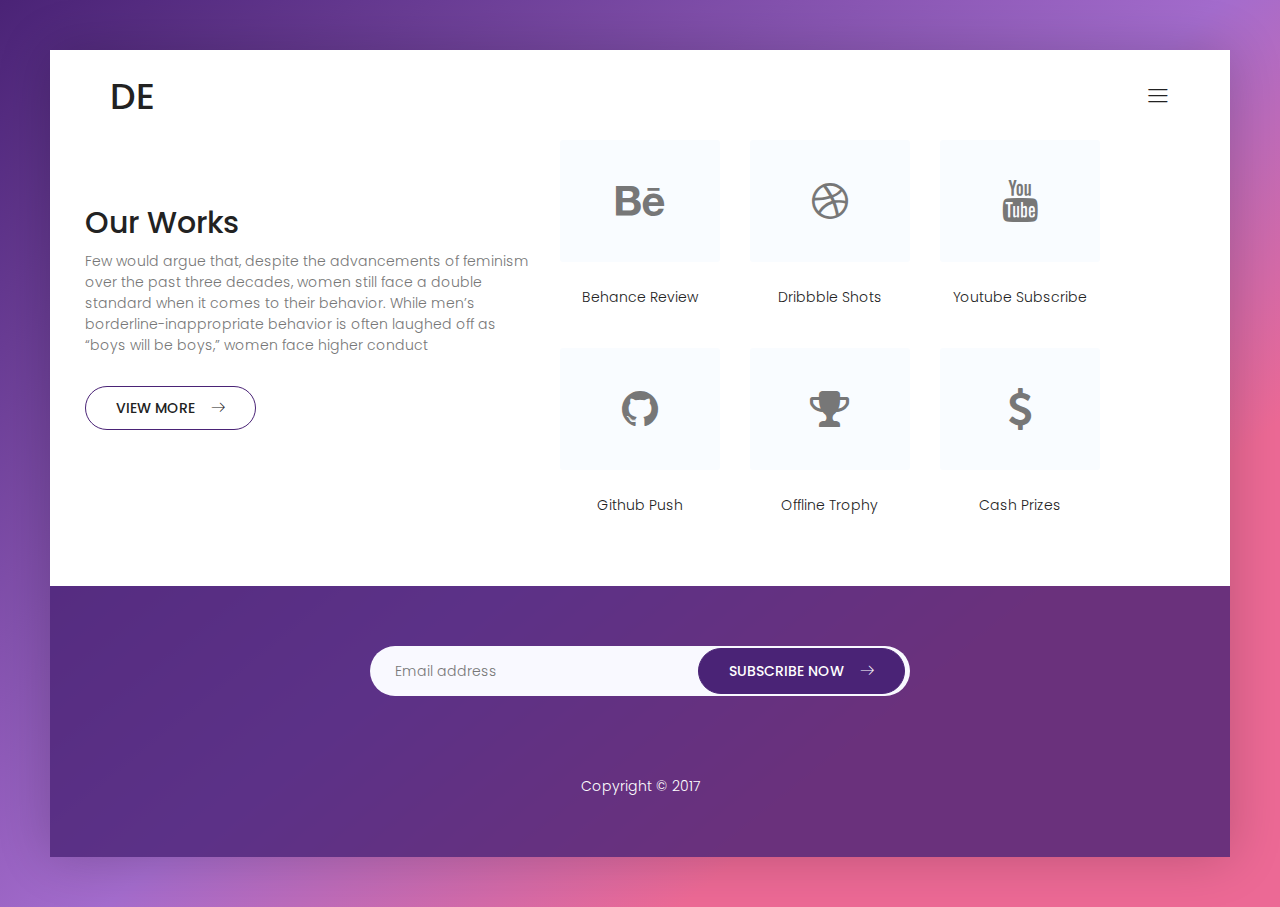
==== works.html @ 9bbc34eb "Update begining" ====
<!DOCTYPE html>
<html lang="zxx" class="no-js">
<head>
	<!-- Mobile Specific Meta -->
	<meta name="viewport" content="width=device-width, initial-scale=1, shrink-to-fit=no">
	<!-- Favicon-->
	<link rel="shortcut icon" href="img/fav.png">
	<!-- Author Meta -->
	<meta name="author" content="CodePixar">
	<!-- Meta Description -->
	<meta name="description" content="">
	<!-- Meta Keyword -->
	<meta name="keywords" content="">
	<!-- meta character set -->
	<meta charset="UTF-8">
	<!-- Site Title -->
	<title>Dup</title>

	<link href="https://fonts.googleapis.com/css?family=Poppins:100,300,500" rel="stylesheet">
		<!--
		CSS
		============================================= -->
		<link rel="stylesheet" href="css/linearicons.css">
		<link rel="stylesheet" href="css/owl.carousel.css">
		<link rel="stylesheet" href="css/font-awesome.min.css">
		<link rel="stylesheet" href="css/nice-select.css">
		<link rel="stylesheet" href="css/magnific-popup.css">
		<link rel="stylesheet" href="css/bootstrap.css">
		<link rel="stylesheet" href="css/main.css">
	</head>
	<body class="dup-body">
		<div class="dup-body-wrap">
			<!-- Start Header Area -->
			<header class="default-header">
				<div class="header-wrap">
					<div class="header-top d-flex justify-content-between align-items-center">
						<div class="logo">
							<a href="index.html"><h1>DE</h1></a>
						</div>
						<div class="main-menubar d-flex align-items-center">
							<nav class="hide">
								<a href="index.html">Home</a>
								<a href="works.html">Works</a>
							</nav>
							<div class="menu-bar"><span class="lnr lnr-menu"></span></div>
						</div>
					</div>
				</div>
			</header>
		<!-- End Header Area -->
		<!-- Start Achivement Area -->
		<section class="section-gap achivement-area">
			<div class="container">
				<div class="row align-items-center">
					<div class="col-lg-5">
						<div class="achivement-content">
							<h2>Our Works</h2>
							<p class="mb-30">Few would argue that, despite the advancements of feminism over the past three decades, women still face a double standard when it comes to their behavior. While men’s borderline-inappropriate behavior is often laughed off as “boys will be boys,” women face higher conduct </p>
							<a href="#" class="primary-btn">View More<span class="lnr lnr-arrow-right"></span></a>
						</div>
					</div>
					<div class="col-lg-6">
						<div class="total-achivement">
							<div class="row">
								<div class="col-md-4 col-sm-6">
									<div class="single-achivement">
										<a href="#" class="achivement-link">
											<i class="fa fa-behance"></i>
										</a>
										<h6><a href="#">Behance Review</a></h6>
									</div>
								</div>
								<div class="col-md-4 col-sm-6">
									<div class="single-achivement">
										<a href="#" class="achivement-link">
											<i class="fa fa-dribbble"></i>
										</a>
										<h6><a href="#">Dribbble Shots</a></h6>
									</div>
								</div>
								<div class="col-md-4 col-sm-6">
									<div class="single-achivement">
										<a href="#" class="achivement-link">
											<i class="fa fa-youtube"></i>
										</a>
										<h6><a href="#">Youtube Subscribe</a></h6>
									</div>
								</div>
								<div class="col-md-4 col-sm-6">
									<div class="single-achivement">
										<a href="#" class="achivement-link">
											<i class="fa fa-github"></i>
										</a>
										<h6><a href="#">Github Push</a></h6>
									</div>
								</div>
								<div class="col-md-4 col-sm-6">
									<div class="single-achivement">
										<a href="#" class="achivement-link">
											<i class="fa fa-trophy"></i>
										</a>
										<h6><a href="#">Offline Trophy</a></h6>
									</div>
								</div>
								<div class="col-md-4 col-sm-6">
									<div class="single-achivement">
										<a href="#" class="achivement-link">
											<i class="fa fa-usd"></i>
										</a>
										<h6><a href="#">Cash Prizes</a></h6>
									</div>
								</div>
							</div>
						</div>
					</div>
				</div>
			</div>
		</section>
		<!-- End Achivement Area -->

		

		<!-- Strat Footer Area -->
		<footer class="section-gap footer-widget-area">
			<div class="overlay overlay-bg"></div>
			<div class="container">
				<div class="subscription-area">
					<div class="row justify-content-center">
						<div class="col-lg-6">
							<div id="mc_embed_signup">
								<form target="_blank" novalidate class="subscription relative">
									<input type="email" name="EMAIL" placeholder="Email address" onfocus="this.placeholder = ''" onblur="this.placeholder = 'Email address'" required>
									<div style="position: absolute; left: -5000px;">
										<input type="text" name="b_36c4fd991d266f23781ded980_aefe40901a" tabindex="-1" value="">
									</div>
									<button class="primary-btn">Subscribe now<span class="lnr lnr-arrow-right"></span></button>
									<div class="info"></div>
								</form>
							</div>
						</div>
					</div>
				</div>
				
				<div class="footer-bottom justify-content-between align-items-center flex-wrap">
					<p class="footer-text m-0 text-center">Copyright &copy; 2017 </p>
				</div>
			</div>
		</footer>
		<!-- End Footer Area -->
		</div>

		<script src="js/vendor/jquery-2.2.4.min.js"></script>
		<script src="https://cdnjs.cloudflare.com/ajax/libs/popper.js/1.11.0/umd/popper.min.js" integrity="sha384-b/U6ypiBEHpOf/4+1nzFpr53nxSS+GLCkfwBdFNTxtclqqenISfwAzpKaMNFNmj4" crossorigin="anonymous"></script>
		<script src="js/vendor/bootstrap.min.js"></script>
		<script src="js/jquery.ajaxchimp.min.js"></script>
		<script src="js/owl.carousel.min.js"></script>
		<script src="js/jquery.nice-select.min.js"></script>
		<script src="js/jquery.magnific-popup.min.js"></script>
		<script src="js/main.js"></script>
	</body>
</html>
---- css/linearicons.css ----
@font-face {
	font-family: 'Linearicons-Free';
	src:url('../fonts/Linearicons-Free.eot?w118d');
	src:url('../fonts/Linearicons-Free.eot?#iefixw118d') format('embedded-opentype'),
		url('../fonts/Linearicons-Free.woff2?w118d') format('woff2'),
		url('../fonts/Linearicons-Free.woff?w118d') format('woff'),
		url('../fonts/Linearicons-Free.ttf?w118d') format('truetype'),
		url('../fonts/Linearicons-Free.svg?w118d#Linearicons-Free') format('svg');
	font-weight: normal;
	font-style: normal;
}

.lnr {
	font-family: 'Linearicons-Free';
	speak: none;
	font-style: normal;
	font-weight: normal;
	font-variant: normal;
	text-transform: none;
	line-height: 1;

	/* Better Font Rendering =========== */
	-webkit-font-smoothing: antialiased;
	-moz-osx-font-smoothing: grayscale;
}

.lnr-home:before {
	content: "\e800";
}
.lnr-apartment:before {
	content: "\e801";
}
.lnr-pencil:before {
	content: "\e802";
}
.lnr-magic-wand:before {
	content: "\e803";
}
.lnr-drop:before {
	content: "\e804";
}
.lnr-lighter:before {
	content: "\e805";
}
.lnr-poop:before {
	content: "\e806";
}
.lnr-sun:before {
	content: "\e807";
}
.lnr-moon:before {
	content: "\e808";
}
.lnr-cloud:before {
	content: "\e809";
}
.lnr-cloud-upload:before {
	content: "\e80a";
}
.lnr-cloud-download:before {
	content: "\e80b";
}
.lnr-cloud-sync:before {
	content: "\e80c";
}
.lnr-cloud-check:before {
	content: "\e80d";
}
.lnr-database:before {
	content: "\e80e";
}
.lnr-lock:before {
	content: "\e80f";
}
.lnr-cog:before {
	content: "\e810";
}
.lnr-trash:before {
	content: "\e811";
}
.lnr-dice:before {
	content: "\e812";
}
.lnr-heart:before {
	content: "\e813";
}
.lnr-star:before {
	content: "\e814";
}
.lnr-star-half:before {
	content: "\e815";
}
.lnr-star-empty:before {
	content: "\e816";
}
.lnr-flag:before {
	content: "\e817";
}
.lnr-envelope:before {
	content: "\e818";
}
.lnr-paperclip:before {
	content: "\e819";
}
.lnr-inbox:before {
	content: "\e81a";
}
.lnr-eye:before {
	content: "\e81b";
}
.lnr-printer:before {
	content: "\e81c";
}
.lnr-file-empty:before {
	content: "\e81d";
}
.lnr-file-add:before {
	content: "\e81e";
}
.lnr-enter:before {
	content: "\e81f";
}
.lnr-exit:before {
	content: "\e820";
}
.lnr-graduation-hat:before {
	content: "\e821";
}
.lnr-license:before {
	content: "\e822";
}
.lnr-music-note:before {
	content: "\e823";
}
.lnr-film-play:before {
	content: "\e824";
}
.lnr-camera-video:before {
	content: "\e825";
}
.lnr-camera:before {
	content: "\e826";
}
.lnr-picture:before {
	content: "\e827";
}
.lnr-book:before {
	content: "\e828";
}
.lnr-bookmark:before {
	content: "\e829";
}
.lnr-user:before {
	content: "\e82a";
}
.lnr-users:before {
	content: "\e82b";
}
.lnr-shirt:before {
	content: "\e82c";
}
.lnr-store:before {
	content: "\e82d";
}
.lnr-cart:before {
	content: "\e82e";
}
.lnr-tag:before {
	content: "\e82f";
}
.lnr-phone-handset:before {
	content: "\e830";
}
.lnr-phone:before {
	content: "\e831";
}
.lnr-pushpin:before {
	content: "\e832";
}
.lnr-map-marker:before {
	content: "\e833";
}
.lnr-map:before {
	content: "\e834";
}
.lnr-location:before {
	content: "\e835";
}
.lnr-calendar-full:before {
	content: "\e836";
}
.lnr-keyboard:before {
	content: "\e837";
}
.lnr-spell-check:before {
	content: "\e838";
}
.lnr-screen:before {
	content: "\e839";
}
.lnr-smartphone:before {
	content: "\e83a";
}
.lnr-tablet:before {
	content: "\e83b";
}
.lnr-laptop:before {
	content: "\e83c";
}
.lnr-laptop-phone:before {
	content: "\e83d";
}
.lnr-power-switch:before {
	content: "\e83e";
}
.lnr-bubble:before {
	content: "\e83f";
}
.lnr-heart-pulse:before {
	content: "\e840";
}
.lnr-construction:before {
	content: "\e841";
}
.lnr-pie-chart:before {
	content: "\e842";
}
.lnr-chart-bars:before {
	content: "\e843";
}
.lnr-gift:before {
	content: "\e844";
}
.lnr-diamond:before {
	content: "\e845";
}
.lnr-linearicons:before {
	content: "\e846";
}
.lnr-dinner:before {
	content: "\e847";
}
.lnr-coffee-cup:before {
	content: "\e848";
}
.lnr-leaf:before {
	content: "\e849";
}
.lnr-paw:before {
	content: "\e84a";
}
.lnr-rocket:before {
	content: "\e84b";
}
.lnr-briefcase:before {
	content: "\e84c";
}
.lnr-bus:before {
	content: "\e84d";
}
.lnr-car:before {
	content: "\e84e";
}
.lnr-train:before {
	content: "\e84f";
}
.lnr-bicycle:before {
	content: "\e850";
}
.lnr-wheelchair:before {
	content: "\e851";
}
.lnr-select:before {
	content: "\e852";
}
.lnr-earth:before {
	content: "\e853";
}
.lnr-smile:before {
	content: "\e854";
}
.lnr-sad:before {
	content: "\e855";
}
.lnr-neutral:before {
	content: "\e856";
}
.lnr-mustache:before {
	content: "\e857";
}
.lnr-alarm:before {
	content: "\e858";
}
.lnr-bullhorn:before {
	content: "\e859";
}
.lnr-volume-high:before {
	content: "\e85a";
}
.lnr-volume-medium:before {
	content: "\e85b";
}
.lnr-volume-low:before {
	content: "\e85c";
}
.lnr-volume:before {
	content: "\e85d";
}
.lnr-mic:before {
	content: "\e85e";
}
.lnr-hourglass:before {
	content: "\e85f";
}
.lnr-undo:before {
	content: "\e860";
}
.lnr-redo:before {
	content: "\e861";
}
.lnr-sync:before {
	content: "\e862";
}
.lnr-history:before {
	content: "\e863";
}
.lnr-clock:before {
	content: "\e864";
}
.lnr-download:before {
	content: "\e865";
}
.lnr-upload:before {
	content: "\e866";
}
.lnr-enter-down:before {
	content: "\e867";
}
.lnr-exit-up:before {
	content: "\e868";
}
.lnr-bug:before {
	content: "\e869";
}
.lnr-code:before {
	content: "\e86a";
}
.lnr-link:before {
	content: "\e86b";
}
.lnr-unlink:before {
	content: "\e86c";
}
.lnr-thumbs-up:before {
	content: "\e86d";
}
.lnr-thumbs-down:before {
	content: "\e86e";
}
.lnr-magnifier:before {
	content: "\e86f";
}
.lnr-cross:before {
	content: "\e870";
}
.lnr-menu:before {
	content: "\e871";
}
.lnr-list:before {
	content: "\e872";
}
.lnr-chevron-up:before {
	content: "\e873";
}
.lnr-chevron-down:before {
	content: "\e874";
}
.lnr-chevron-left:before {
	content: "\e875";
}
.lnr-chevron-right:before {
	content: "\e876";
}
.lnr-arrow-up:before {
	content: "\e877";
}
.lnr-arrow-down:before {
	content: "\e878";
}
.lnr-arrow-left:before {
	content: "\e879";
}
.lnr-arrow-right:before {
	content: "\e87a";
}
.lnr-move:before {
	content: "\e87b";
}
.lnr-warning:before {
	content: "\e87c";
}
.lnr-question-circle:before {
	content: "\e87d";
}
.lnr-menu-circle:before {
	content: "\e87e";
}
.lnr-checkmark-circle:before {
	content: "\e87f";
}
.lnr-cross-circle:before {
	content: "\e880";
}
.lnr-plus-circle:before {
	content: "\e881";
}
.lnr-circle-minus:before {
	content: "\e882";
}
.lnr-arrow-up-circle:before {
	content: "\e883";
}
.lnr-arrow-down-circle:before {
	content: "\e884";
}
.lnr-arrow-left-circle:before {
	content: "\e885";
}
.lnr-arrow-right-circle:before {
	content: "\e886";
}
.lnr-chevron-up-circle:before {
	content: "\e887";
}
.lnr-chevron-down-circle:before {
	content: "\e888";
}
.lnr-chevron-left-circle:before {
	content: "\e889";
}
.lnr-chevron-right-circle:before {
	content: "\e88a";
}
.lnr-crop:before {
	content: "\e88b";
}
.lnr-frame-expand:before {
	content: "\e88c";
}
.lnr-frame-contract:before {
	content: "\e88d";
}
.lnr-layers:before {
	content: "\e88e";
}
.lnr-funnel:before {
	content: "\e88f";
}
.lnr-text-format:before {
	content: "\e890";
}
.lnr-text-format-remove:before {
	content: "\e891";
}
.lnr-text-size:before {
	content: "\e892";
}
.lnr-bold:before {
	content: "\e893";
}
.lnr-italic:before {
	content: "\e894";
}
.lnr-underline:before {
	content: "\e895";
}
.lnr-strikethrough:before {
	content: "\e896";
}
.lnr-highlight:before {
	content: "\e897";
}
.lnr-text-align-left:before {
	content: "\e898";
}
.lnr-text-align-center:before {
	content: "\e899";
}
.lnr-text-align-right:before {
	content: "\e89a";
}
.lnr-text-align-justify:before {
	content: "\e89b";
}
.lnr-line-spacing:before {
	content: "\e89c";
}
.lnr-indent-increase:before {
	content: "\e89d";
}
.lnr-indent-decrease:before {
	content: "\e89e";
}
.lnr-pilcrow:before {
	content: "\e89f";
}
.lnr-direction-ltr:before {
	content: "\e8a0";
}
.lnr-direction-rtl:before {
	content: "\e8a1";
}
.lnr-page-break:before {
	content: "\e8a2";
}
.lnr-sort-alpha-asc:before {
	content: "\e8a3";
}
.lnr-sort-amount-asc:before {
	content: "\e8a4";
}
.lnr-hand:before {
	content: "\e8a5";
}
.lnr-pointer-up:before {
	content: "\e8a6";
}
.lnr-pointer-right:before {
	content: "\e8a7";
}
.lnr-pointer-down:before {
	content: "\e8a8";
}
.lnr-pointer-left:before {
	content: "\e8a9";
}
---- css/nice-select.css ----
.nice-select {
  -webkit-tap-highlight-color: transparent;
  background-color: #fff;
  border-radius: 5px;
  border: solid 1px #e8e8e8;
  box-sizing: border-box;
  clear: both;
  cursor: pointer;
  display: block;
  float: left;
  font-family: inherit;
  font-size: 14px;
  font-weight: normal;
  height: 42px;
  line-height: 40px;
  outline: none;
  padding-left: 18px;
  padding-right: 30px;
  position: relative;
  text-align: left !important;
  -webkit-transition: all 0.2s ease-in-out;
  transition: all 0.2s ease-in-out;
  -webkit-user-select: none;
     -moz-user-select: none;
      -ms-user-select: none;
          user-select: none;
  white-space: nowrap;
  width: auto; }
  .nice-select:hover {
    border-color: #dbdbdb; }
  .nice-select:active, .nice-select.open, .nice-select:focus {
    border-color: #999; }
  .nice-select:after {
    border-bottom: 2px solid #999;
    border-right: 2px solid #999;
    content: '';
    display: block;
    height: 5px;
    margin-top: -4px;
    pointer-events: none;
    position: absolute;
    right: 12px;
    top: 50%;
    -webkit-transform-origin: 66% 66%;
        -ms-transform-origin: 66% 66%;
            transform-origin: 66% 66%;
    -webkit-transform: rotate(45deg);
        -ms-transform: rotate(45deg);
            transform: rotate(45deg);
    -webkit-transition: all 0.15s ease-in-out;
    transition: all 0.15s ease-in-out;
    width: 5px; }
  .nice-select.open:after {
    -webkit-transform: rotate(-135deg);
        -ms-transform: rotate(-135deg);
            transform: rotate(-135deg); }
  .nice-select.open .list {
    opacity: 1;
    pointer-events: auto;
    -webkit-transform: scale(1) translateY(0);
        -ms-transform: scale(1) translateY(0);
            transform: scale(1) translateY(0); }
  .nice-select.disabled {
    border-color: #ededed;
    color: #999;
    pointer-events: none; }
    .nice-select.disabled:after {
      border-color: #cccccc; }
  .nice-select.wide {
    width: 100%; }
    .nice-select.wide .list {
      left: 0 !important;
      right: 0 !important; }
  .nice-select.right {
    float: right; }
    .nice-select.right .list {
      left: auto;
      right: 0; }
  .nice-select.small {
    font-size: 12px;
    height: 36px;
    line-height: 34px; }
    .nice-select.small:after {
      height: 4px;
      width: 4px; }
    .nice-select.small .option {
      line-height: 34px;
      min-height: 34px; }
  .nice-select .list {
    background-color: #fff;
    border-radius: 5px;
    box-shadow: 0 0 0 1px rgba(68, 68, 68, 0.11);
    box-sizing: border-box;
    margin-top: 4px;
    opacity: 0;
    overflow: hidden;
    padding: 0;
    pointer-events: none;
    position: absolute;
    top: 100%;
    left: 0;
    -webkit-transform-origin: 50% 0;
        -ms-transform-origin: 50% 0;
            transform-origin: 50% 0;
    -webkit-transform: scale(0.75) translateY(-21px);
        -ms-transform: scale(0.75) translateY(-21px);
            transform: scale(0.75) translateY(-21px);
    -webkit-transition: all 0.2s cubic-bezier(0.5, 0, 0, 1.25), opacity 0.15s ease-out;
    transition: all 0.2s cubic-bezier(0.5, 0, 0, 1.25), opacity 0.15s ease-out;
    z-index: 9; }
    .nice-select .list:hover .option:not(:hover) {
      background-color: transparent !important; }
  .nice-select .option {
    cursor: pointer;
    font-weight: 400;
    line-height: 40px;
    list-style: none;
    min-height: 40px;
    outline: none;
    padding-left: 18px;
    padding-right: 29px;
    text-align: left;
    -webkit-transition: all 0.2s;
    transition: all 0.2s; }
    .nice-select .option:hover, .nice-select .option.focus, .nice-select .option.selected.focus {
      background-color: #f6f6f6; }
    .nice-select .option.selected {
      font-weight: bold; }
    .nice-select .option.disabled {
      background-color: transparent;
      color: #999;
      cursor: default; }

.no-csspointerevents .nice-select .list {
  display: none; }

.no-csspointerevents .nice-select.open .list {
  display: block; }
---- css/main.css ----
/*--------------------------- Color variations ----------------------*/
/* Medium Layout: 1280px */
/* Tablet Layout: 768px */
/* Mobile Layout: 320px */
/* Wide Mobile Layout: 480px */
/* =================================== */
/*  Basic Style 
/* =================================== */
::-moz-selection {
  /* Code for Firefox */
  background-color: #e0003b;
  color: #fff;
}

::selection {
  background-color: #e0003b;
  color: #fff;
}

::-webkit-input-placeholder {
  /* WebKit, Blink, Edge */
  color: #777777;
  font-weight: 300;
}

:-moz-placeholder {
  /* Mozilla Firefox 4 to 18 */
  color: #777777;
  opacity: 1;
  font-weight: 300;
}

::-moz-placeholder {
  /* Mozilla Firefox 19+ */
  color: #777777;
  opacity: 1;
  font-weight: 300;
}

:-ms-input-placeholder {
  /* Internet Explorer 10-11 */
  color: #777777;
  font-weight: 300;
}

::-ms-input-placeholder {
  /* Microsoft Edge */
  color: #777777;
  font-weight: 300;
}

body {
  color: #777777;
  font-family: "Poppins", sans-serif;
  font-size: 14px;
  font-weight: 300;
  line-height: 1.5em;
  position: relative;
}

ol, ul {
  margin: 0;
  padding: 0;
  list-style: none;
}

select {
  display: block;
}

figure {
  margin: 0;
}

a {
  -webkit-transition: all 0.3s ease 0s;
  -moz-transition: all 0.3s ease 0s;
  -o-transition: all 0.3s ease 0s;
  transition: all 0.3s ease 0s;
}

iframe {
  border: 0;
}

a, a:focus, a:hover {
  text-decoration: none;
  outline: 0;
  color: #777777;
}

.btn.active.focus,
.btn.active:focus,
.btn.focus,
.btn.focus:active,
.btn:active:focus,
.btn:focus {
  text-decoration: none;
  outline: 0;
}

.card-panel {
  margin: 0;
  padding: 60px;
}

/**
 *  Typography
 *
 **/
.btn i, .btn-large i, .btn-floating i, .btn-large i, .btn-flat i {
  font-size: 1em;
  line-height: inherit;
}

.gray-bg {
  background: #f9f9ff;
}

h1, h2, h3,
h4, h5, h6 {
  font-family: "Poppins", sans-serif;
  color: #222222;
  line-height: 1.5em;
  margin-bottom: 0;
  margin-top: 0;
  font-weight: 500;
}

.h1, .h2, .h3,
.h4, .h5, .h6 {
  margin-bottom: 0;
  margin-top: 0;
  font-family: "Poppins", sans-serif;
  font-weight: 600;
  color: #222222;
}

h1, .h1 {
  font-size: 36px;
}

h2, .h2 {
  font-size: 30px;
}

h3, .h3 {
  font-size: 24px;
}

h4, .h4 {
  font-size: 18px;
}

h5, .h5 {
  font-size: 16px;
}

h6, .h6 {
  font-size: 14px;
  color: #222222;
}

td, th {
  border-radius: 0px;
}

/**
 * For modern browsers
 * 1. The space content is one way to avoid an Opera bug when the
 *    contenteditable attribute is included anywhere else in the document.
 *    Otherwise it causes space to appear at the top and bottom of elements
 *    that are clearfixed.
 * 2. The use of `table` rather than `block` is only necessary if using
 *    `:before` to contain the top-margins of child elements.
 */
.clear::before, .clear::after {
  content: " ";
  display: table;
}

.clear::after {
  clear: both;
}

.fz-11 {
  font-size: 11px;
}

.fz-12 {
  font-size: 12px;
}

.fz-13 {
  font-size: 13px;
}

.fz-14 {
  font-size: 14px;
}

.fz-15 {
  font-size: 15px;
}

.fz-16 {
  font-size: 16px;
}

.fz-18 {
  font-size: 18px;
}

.fz-30 {
  font-size: 30px;
}

.fz-48 {
  font-size: 48px !important;
}

.fw100 {
  font-weight: 100;
}

.fw300 {
  font-weight: 300;
}

.fw400 {
  font-weight: 400 !important;
}

.fw500 {
  font-weight: 500;
}

.f700 {
  font-weight: 700;
}

.fsi {
  font-style: italic;
}

.mt-10 {
  margin-top: 10px;
}

.mt-15 {
  margin-top: 15px;
}

.mt-20 {
  margin-top: 20px;
}

.mt-25 {
  margin-top: 25px;
}

.mt-30 {
  margin-top: 30px;
}

.mt-35 {
  margin-top: 35px;
}

.mt-40 {
  margin-top: 40px;
}

.mt-50 {
  margin-top: 50px;
}

.mt-60 {
  margin-top: 60px;
}

.mt-70 {
  margin-top: 70px;
}

.mt-80 {
  margin-top: 80px;
}

.mt-100 {
  margin-top: 100px;
}

.mt-120 {
  margin-top: 120px;
}

.mt-150 {
  margin-top: 150px;
}

.ml-0 {
  margin-left: 0 !important;
}

.ml-5 {
  margin-left: 5px !important;
}

.ml-10 {
  margin-left: 10px;
}

.ml-15 {
  margin-left: 15px;
}

.ml-20 {
  margin-left: 20px;
}

.ml-30 {
  margin-left: 30px;
}

.ml-50 {
  margin-left: 50px;
}

.mr-0 {
  margin-right: 0 !important;
}

.mr-5 {
  margin-right: 5px !important;
}

.mr-15 {
  margin-right: 15px;
}

.mr-10 {
  margin-right: 10px;
}

.mr-20 {
  margin-right: 20px;
}

.mr-30 {
  margin-right: 30px;
}

.mr-50 {
  margin-right: 50px;
}

.mb-0 {
  margin-bottom: 0px;
}

.mb-0-i {
  margin-bottom: 0px !important;
}

.mb-5 {
  margin-bottom: 5px;
}

.mb-10 {
  margin-bottom: 10px;
}

.mb-15 {
  margin-bottom: 15px;
}

.mb-20 {
  margin-bottom: 20px;
}

.mb-25 {
  margin-bottom: 25px;
}

.mb-30 {
  margin-bottom: 30px;
}

.mb-40 {
  margin-bottom: 40px;
}

.mb-50 {
  margin-bottom: 50px;
}

.mb-60 {
  margin-bottom: 60px;
}

.mb-70 {
  margin-bottom: 70px;
}

.mb-80 {
  margin-bottom: 80px;
}

.mb-90 {
  margin-bottom: 90px;
}

.mb-100 {
  margin-bottom: 100px;
}

.pt-0 {
  padding-top: 0px;
}

.pt-10 {
  padding-top: 10px;
}

.pt-15 {
  padding-top: 15px;
}

.pt-20 {
  padding-top: 20px;
}

.pt-25 {
  padding-top: 25px;
}

.pt-30 {
  padding-top: 30px;
}

.pt-40 {
  padding-top: 40px;
}

.pt-50 {
  padding-top: 50px;
}

.pt-60 {
  padding-top: 60px;
}

.pt-70 {
  padding-top: 70px;
}

.pt-80 {
  padding-top: 80px;
}

.pt-90 {
  padding-top: 90px;
}

.pt-100 {
  padding-top: 100px;
}

.pt-150 {
  padding-top: 150px;
}

.pb-0 {
  padding-bottom: 0px;
}

.pb-10 {
  padding-bottom: 10px;
}

.pb-15 {
  padding-bottom: 15px;
}

.pb-20 {
  padding-bottom: 20px;
}

.pb-25 {
  padding-bottom: 25px;
}

.pb-30 {
  padding-bottom: 30px;
}

.pb-40 {
  padding-bottom: 40px;
}

.pb-50 {
  padding-bottom: 50px;
}

.pb-60 {
  padding-bottom: 60px;
}

.pb-70 {
  padding-bottom: 70px;
}

.pb-80 {
  padding-bottom: 80px;
}

.pb-90 {
  padding-bottom: 90px;
}

.pb-100 {
  padding-bottom: 100px;
}

.pb-150 {
  padding-bottom: 150px;
}

.pr-30 {
  padding-right: 30px;
}

.pl-30 {
  padding-left: 30px;
}

.p-40 {
  padding: 40px;
}

.float-left {
  float: left;
}

.float-right {
  float: right;
}

.text-italic {
  font-style: italic;
}

.text-white {
  color: #fff;
}

.transition {
  -webkit-transition: all 0.3s ease 0s;
  -moz-transition: all 0.3s ease 0s;
  -o-transition: all 0.3s ease 0s;
  transition: all 0.3s ease 0s;
}

.section-full {
  padding: 100px 0;
}

.section-half {
  padding: 75px 0;
}

.flex {
  display: -webkit-box;
  display: -webkit-flex;
  display: -moz-flex;
  display: -ms-flexbox;
  display: flex;
}

.inline-flex {
  display: -webkit-inline-box;
  display: -webkit-inline-flex;
  display: -moz-inline-flex;
  display: -ms-inline-flexbox;
  display: inline-flex;
}

.flex-grow {
  -webkit-box-flex: 1;
  -webkit-flex-grow: 1;
  -moz-flex-grow: 1;
  -ms-flex-positive: 1;
  flex-grow: 1;
}

.flex-wrap {
  -webkit-flex-wrap: wrap;
  -moz-flex-wrap: wrap;
  -ms-flex-wrap: wrap;
  flex-wrap: wrap;
}

.flex-left {
  -webkit-box-pack: start;
  -ms-flex-pack: start;
  -webkit-justify-content: flex-start;
  -moz-justify-content: flex-start;
  justify-content: flex-start;
}

.flex-middle {
  -webkit-box-align: center;
  -ms-flex-align: center;
  -webkit-align-items: center;
  -moz-align-items: center;
  align-items: center;
}

.flex-right {
  -webkit-box-pack: end;
  -ms-flex-pack: end;
  -webkit-justify-content: flex-end;
  -moz-justify-content: flex-end;
  justify-content: flex-end;
}

.flex-top {
  -webkit-align-self: flex-start;
  -moz-align-self: flex-start;
  -ms-flex-item-align: start;
  align-self: flex-start;
}

.flex-center {
  -webkit-box-pack: center;
  -ms-flex-pack: center;
  -webkit-justify-content: center;
  -moz-justify-content: center;
  justify-content: center;
}

.flex-bottom {
  -webkit-align-self: flex-end;
  -moz-align-self: flex-end;
  -ms-flex-item-align: end;
  align-self: flex-end;
}

.space-between {
  -webkit-box-pack: justify;
  -ms-flex-pack: justify;
  -webkit-justify-content: space-between;
  -moz-justify-content: space-between;
  justify-content: space-between;
}

.space-around {
  -ms-flex-pack: distribute;
  -webkit-justify-content: space-around;
  -moz-justify-content: space-around;
  justify-content: space-around;
}

.flex-column {
  -webkit-box-direction: normal;
  -webkit-box-orient: vertical;
  -webkit-flex-direction: column;
  -moz-flex-direction: column;
  -ms-flex-direction: column;
  flex-direction: column;
}

.flex-cell {
  display: -webkit-box;
  display: -webkit-flex;
  display: -moz-flex;
  display: -ms-flexbox;
  display: flex;
  -webkit-box-flex: 1;
  -webkit-flex-grow: 1;
  -moz-flex-grow: 1;
  -ms-flex-positive: 1;
  flex-grow: 1;
}

.display-table {
  display: table;
}

.light {
  color: #fff;
}

.dark {
  color: #000;
}

.relative {
  position: relative;
}

.overflow-hidden {
  overflow: hidden;
}

.overlay {
  position: absolute;
  left: 0;
  right: 0;
  top: 0;
  bottom: 0;
}

.container.fullwidth {
  width: 100%;
}

.container.no-padding {
  padding-left: 0;
  padding-right: 0;
}

.no-padding {
  padding: 0;
}

.section-bg {
  background: #f9fafc;
}

@media (max-width: 767px) {
  .no-flex-xs {
    display: block !important;
  }
}

.row.no-margin {
  margin-left: 0;
  margin-right: 0;
}

.sample-text-area {
  background: #fff;
  padding: 100px 0 70px 0;
}

.text-heading {
  margin-bottom: 30px;
  font-size: 24px;
}

b, i, sup, sub, u, del {
  color: #df003a;
}

h1 {
  font-size: 36px;
}

h2 {
  font-size: 30px;
}

h3 {
  font-size: 24px;
}

h4 {
  font-size: 18px;
}

h5 {
  font-size: 16px;
}

h6 {
  font-size: 14px;
}

h1, h2, h3, h4, h5, h6 {
  line-height: 1.5em;
}

.typography h1, .typography h2, .typography h3, .typography h4, .typography h5, .typography h6 {
  color: #777777;
}

.button-area {
  background: #fff;
}

.button-area .border-top-generic {
  padding: 70px 15px;
  border-top: 1px dotted #eee;
}

.button-group-area .genric-btn {
  margin-right: 10px;
  margin-top: 10px;
}

.button-group-area .genric-btn:last-child {
  margin-right: 0;
}

.genric-btn {
  display: inline-block;
  outline: none;
  line-height: 40px;
  padding: 0 30px;
  font-size: 1em;
  text-align: center;
  text-decoration: none;
  font-weight: 500;
  cursor: pointer;
  -webkit-transition: all 0.3s ease 0s;
  -moz-transition: all 0.3s ease 0s;
  -o-transition: all 0.3s ease 0s;
  transition: all 0.3s ease 0s;
}

.genric-btn:focus {
  outline: none;
}

.genric-btn.e-large {
  padding: 0 40px;
  line-height: 50px;
}

.genric-btn.large {
  line-height: 45px;
}

.genric-btn.medium {
  line-height: 30px;
}

.genric-btn.small {
  line-height: 25px;
}

.genric-btn.radius {
  border-radius: 3px;
}

.genric-btn.circle {
  border-radius: 20px;
}

.genric-btn.arrow {
  display: -webkit-inline-box;
  display: -ms-inline-flexbox;
  display: inline-flex;
  -webkit-box-align: center;
  -ms-flex-align: center;
  align-items: center;
}

.genric-btn.arrow span {
  margin-left: 10px;
}

.genric-btn.default {
  color: #222222;
  background: #f9f9ff;
  border: 1px solid transparent;
}

.genric-btn.default:hover {
  border: 1px solid #f9f9ff;
  background: #fff;
}

.genric-btn.default-border {
  border: 1px solid #f9f9ff;
  background: #fff;
}

.genric-btn.default-border:hover {
  color: #222222;
  background: #f9f9ff;
  border: 1px solid transparent;
}

.genric-btn.primary {
  color: #fff;
  background: #df003a;
  border: 1px solid transparent;
}

.genric-btn.primary:hover {
  color: #df003a;
  border: 1px solid #df003a;
  background: #fff;
}

.genric-btn.primary-border {
  color: #df003a;
  border: 1px solid #df003a;
  background: #fff;
}

.genric-btn.primary-border:hover {
  color: #fff;
  background: #df003a;
  border: 1px solid transparent;
}

.genric-btn.success {
  color: #fff;
  background: #73d61c;
  border: 1px solid transparent;
}

.genric-btn.success:hover {
  color: #73d61c;
  border: 1px solid #73d61c;
  background: #fff;
}

.genric-btn.success-border {
  color: #73d61c;
  border: 1px solid #73d61c;
  background: #fff;
}

.genric-btn.success-border:hover {
  color: #fff;
  background: #73d61c;
  border: 1px solid transparent;
}

.genric-btn.info {
  color: #fff;
  background: #38a4ff;
  border: 1px solid transparent;
}

.genric-btn.info:hover {
  color: #38a4ff;
  border: 1px solid #38a4ff;
  background: #fff;
}

.genric-btn.info-border {
  color: #38a4ff;
  border: 1px solid #38a4ff;
  background: #fff;
}

.genric-btn.info-border:hover {
  color: #fff;
  background: #38a4ff;
  border: 1px solid transparent;
}

.genric-btn.warning {
  color: #fff;
  background: #f4e700;
  border: 1px solid transparent;
}

.genric-btn.warning:hover {
  color: #f4e700;
  border: 1px solid #f4e700;
  background: #fff;
}

.genric-btn.warning-border {
  color: #f4e700;
  border: 1px solid #f4e700;
  background: #fff;
}

.genric-btn.warning-border:hover {
  color: #fff;
  background: #f4e700;
  border: 1px solid transparent;
}

.genric-btn.danger {
  color: #fff;
  background: #f44a40;
  border: 1px solid transparent;
}

.genric-btn.danger:hover {
  color: #f44a40;
  border: 1px solid #f44a40;
  background: #fff;
}

.genric-btn.danger-border {
  color: #f44a40;
  border: 1px solid #f44a40;
  background: #fff;
}

.genric-btn.danger-border:hover {
  color: #fff;
  background: #f44a40;
  border: 1px solid transparent;
}

.genric-btn.link {
  color: #222222;
  background: #f9f9ff;
  text-decoration: underline;
  border: 1px solid transparent;
}

.genric-btn.link:hover {
  color: #222222;
  border: 1px solid #f9f9ff;
  background: #fff;
}

.genric-btn.link-border {
  color: #222222;
  border: 1px solid #f9f9ff;
  background: #fff;
  text-decoration: underline;
}

.genric-btn.link-border:hover {
  color: #222222;
  background: #f9f9ff;
  border: 1px solid transparent;
}

.genric-btn.disable {
  color: #222222, 0.3;
  background: #f9f9ff;
  border: 1px solid transparent;
  cursor: not-allowed;
}

.generic-blockquote {
  padding: 30px 50px 30px 30px;
  background: #f9f9ff;
  border-left: 2px solid #df003a;
}

@media (max-width: 767px) {
  .progress-table-wrap {
    overflow-x: scroll;
  }
}

.progress-table {
  background: #f9f9ff;
  padding: 15px 0px 30px 0px;
  min-width: 800px;
}

.progress-table .serial {
  width: 11.83%;
  padding-left: 30px;
}

.progress-table .country {
  width: 28.07%;
}

.progress-table .visit {
  width: 19.74%;
}

.progress-table .percentage {
  width: 40.36%;
  padding-right: 50px;
}

.progress-table .table-head {
  display: flex;
}

.progress-table .table-head .serial, .progress-table .table-head .country, .progress-table .table-head .visit, .progress-table .table-head .percentage {
  color: #222222;
  line-height: 40px;
  text-transform: uppercase;
  font-weight: 500;
}

.progress-table .table-row {
  padding: 15px 0;
  border-top: 1px solid #edf3fd;
  display: flex;
}

.progress-table .table-row .serial, .progress-table .table-row .country, .progress-table .table-row .visit, .progress-table .table-row .percentage {
  display: flex;
  align-items: center;
}

.progress-table .table-row .country img {
  margin-right: 15px;
}

.progress-table .table-row .percentage .progress {
  width: 80%;
  border-radius: 0px;
  background: transparent;
}

.progress-table .table-row .percentage .progress .progress-bar {
  height: 5px;
  line-height: 5px;
}

.progress-table .table-row .percentage .progress .progress-bar.color-1 {
  background-color: #6382e6;
}

.progress-table .table-row .percentage .progress .progress-bar.color-2 {
  background-color: #e66686;
}

.progress-table .table-row .percentage .progress .progress-bar.color-3 {
  background-color: #f09359;
}

.progress-table .table-row .percentage .progress .progress-bar.color-4 {
  background-color: #73fbaf;
}

.progress-table .table-row .percentage .progress .progress-bar.color-5 {
  background-color: #73fbaf;
}

.progress-table .table-row .percentage .progress .progress-bar.color-6 {
  background-color: #6382e6;
}

.progress-table .table-row .percentage .progress .progress-bar.color-7 {
  background-color: #a367e7;
}

.progress-table .table-row .percentage .progress .progress-bar.color-8 {
  background-color: #e66686;
}

.single-gallery-image {
  margin-top: 30px;
  background-repeat: no-repeat !important;
  background-position: center center !important;
  background-size: cover !important;
  height: 200px;
}

.list-style {
  width: 14px;
  height: 14px;
}

.unordered-list li {
  position: relative;
  padding-left: 30px;
  line-height: 1.82em !important;
}

.unordered-list li:before {
  content: "";
  position: absolute;
  width: 14px;
  height: 14px;
  border: 3px solid #df003a;
  background: #fff;
  top: 4px;
  left: 0;
  border-radius: 50%;
}

.ordered-list {
  margin-left: 30px;
}

.ordered-list li {
  list-style-type: decimal-leading-zero;
  color: #df003a;
  font-weight: 500;
  line-height: 1.82em !important;
}

.ordered-list li span {
  font-weight: 300;
  color: #777777;
}

.ordered-list-alpha li {
  margin-left: 30px;
  list-style-type: lower-alpha;
  color: #df003a;
  font-weight: 500;
  line-height: 1.82em !important;
}

.ordered-list-alpha li span {
  font-weight: 300;
  color: #777777;
}

.ordered-list-roman li {
  margin-left: 30px;
  list-style-type: lower-roman;
  color: #df003a;
  font-weight: 500;
  line-height: 1.82em !important;
}

.ordered-list-roman li span {
  font-weight: 300;
  color: #777777;
}

.single-input {
  display: block;
  width: 100%;
  line-height: 40px;
  border: none;
  outline: none;
  background: #f9f9ff;
  padding: 0 20px;
}

.single-input:focus {
  outline: none;
}

.input-group-icon {
  position: relative;
}

.input-group-icon .icon {
  position: absolute;
  left: 20px;
  top: 0;
  line-height: 40px;
  z-index: 3;
}

.input-group-icon .icon i {
  color: #797979;
}

.input-group-icon .single-input {
  padding-left: 45px;
}

.single-textarea {
  display: block;
  width: 100%;
  line-height: 40px;
  border: none;
  outline: none;
  background: #f9f9ff;
  padding: 0 20px;
  height: 100px;
  resize: none;
}

.single-textarea:focus {
  outline: none;
}

.single-input-primary {
  display: block;
  width: 100%;
  line-height: 40px;
  border: 1px solid transparent;
  outline: none;
  background: #f9f9ff;
  padding: 0 20px;
}

.single-input-primary:focus {
  outline: none;
  border: 1px solid #df003a;
}

.single-input-accent {
  display: block;
  width: 100%;
  line-height: 40px;
  border: 1px solid transparent;
  outline: none;
  background: #f9f9ff;
  padding: 0 20px;
}

.single-input-accent:focus {
  outline: none;
  border: 1px solid #eb6b55;
}

.single-input-secondary {
  display: block;
  width: 100%;
  line-height: 40px;
  border: 1px solid transparent;
  outline: none;
  background: #f9f9ff;
  padding: 0 20px;
}

.single-input-secondary:focus {
  outline: none;
  border: 1px solid #f09359;
}

.default-switch {
  width: 35px;
  height: 17px;
  border-radius: 8.5px;
  background: #f9f9ff;
  position: relative;
  cursor: pointer;
}

.default-switch input {
  position: absolute;
  left: 0;
  top: 0;
  right: 0;
  bottom: 0;
  width: 100%;
  height: 100%;
  opacity: 0;
  cursor: pointer;
}

.default-switch input + label {
  position: absolute;
  top: 1px;
  left: 1px;
  width: 15px;
  height: 15px;
  border-radius: 50%;
  background: #df003a;
  -webkit-transition: all 0.2s;
  -moz-transition: all 0.2s;
  -o-transition: all 0.2s;
  transition: all 0.2s;
  box-shadow: 0px 4px 5px 0px rgba(0, 0, 0, 0.2);
  cursor: pointer;
}

.default-switch input:checked + label {
  left: 19px;
}

.primary-switch {
  width: 35px;
  height: 17px;
  border-radius: 8.5px;
  background: #f9f9ff;
  position: relative;
  cursor: pointer;
}

.primary-switch input {
  position: absolute;
  left: 0;
  top: 0;
  right: 0;
  bottom: 0;
  width: 100%;
  height: 100%;
  opacity: 0;
}

.primary-switch input + label {
  position: absolute;
  left: 0;
  top: 0;
  right: 0;
  bottom: 0;
  width: 100%;
  height: 100%;
}

.primary-switch input + label:before {
  content: "";
  position: absolute;
  left: 0;
  top: 0;
  right: 0;
  bottom: 0;
  width: 100%;
  height: 100%;
  background: transparent;
  border-radius: 8.5px;
  cursor: pointer;
  -webkit-transition: all 0.2s;
  -moz-transition: all 0.2s;
  -o-transition: all 0.2s;
  transition: all 0.2s;
}

.primary-switch input + label:after {
  content: "";
  position: absolute;
  top: 1px;
  left: 1px;
  width: 15px;
  height: 15px;
  border-radius: 50%;
  background: #fff;
  -webkit-transition: all 0.2s;
  -moz-transition: all 0.2s;
  -o-transition: all 0.2s;
  transition: all 0.2s;
  box-shadow: 0px 4px 5px 0px rgba(0, 0, 0, 0.2);
  cursor: pointer;
}

.primary-switch input:checked + label:after {
  left: 19px;
}

.primary-switch input:checked + label:before {
  background: #df003a;
}

.confirm-switch {
  width: 35px;
  height: 17px;
  border-radius: 8.5px;
  background: #f9f9ff;
  position: relative;
  cursor: pointer;
}

.confirm-switch input {
  position: absolute;
  left: 0;
  top: 0;
  right: 0;
  bottom: 0;
  width: 100%;
  height: 100%;
  opacity: 0;
}

.confirm-switch input + label {
  position: absolute;
  left: 0;
  top: 0;
  right: 0;
  bottom: 0;
  width: 100%;
  height: 100%;
}

.confirm-switch input + label:before {
  content: "";
  position: absolute;
  left: 0;
  top: 0;
  right: 0;
  bottom: 0;
  width: 100%;
  height: 100%;
  background: transparent;
  border-radius: 8.5px;
  -webkit-transition: all 0.2s;
  -moz-transition: all 0.2s;
  -o-transition: all 0.2s;
  transition: all 0.2s;
  cursor: pointer;
}

.confirm-switch input + label:after {
  content: "";
  position: absolute;
  top: 1px;
  left: 1px;
  width: 15px;
  height: 15px;
  border-radius: 50%;
  background: #fff;
  -webkit-transition: all 0.2s;
  -moz-transition: all 0.2s;
  -o-transition: all 0.2s;
  transition: all 0.2s;
  box-shadow: 0px 4px 5px 0px rgba(0, 0, 0, 0.2);
  cursor: pointer;
}

.confirm-switch input:checked + label:after {
  left: 19px;
}

.confirm-switch input:checked + label:before {
  background: #73d61c;
}

.primary-checkbox {
  width: 16px;
  height: 16px;
  border-radius: 3px;
  background: #f9f9ff;
  position: relative;
  cursor: pointer;
}

.primary-checkbox input {
  position: absolute;
  left: 0;
  top: 0;
  right: 0;
  bottom: 0;
  width: 100%;
  height: 100%;
  opacity: 0;
}

.primary-checkbox input + label {
  position: absolute;
  left: 0;
  top: 0;
  right: 0;
  bottom: 0;
  width: 100%;
  height: 100%;
  border-radius: 3px;
  cursor: pointer;
  border: 1px solid #f1f1f1;
}

.primary-checkbox input:checked + label {
  background: url(../img/elements/primary-check.png) no-repeat center center/cover;
  border: none;
}

.confirm-checkbox {
  width: 16px;
  height: 16px;
  border-radius: 3px;
  background: #f9f9ff;
  position: relative;
  cursor: pointer;
}

.confirm-checkbox input {
  position: absolute;
  left: 0;
  top: 0;
  right: 0;
  bottom: 0;
  width: 100%;
  height: 100%;
  opacity: 0;
}

.confirm-checkbox input + label {
  position: absolute;
  left: 0;
  top: 0;
  right: 0;
  bottom: 0;
  width: 100%;
  height: 100%;
  border-radius: 3px;
  cursor: pointer;
  border: 1px solid #f1f1f1;
}

.confirm-checkbox input:checked + label {
  background: url(../img/elements/success-check.png) no-repeat center center/cover;
  border: none;
}

.disabled-checkbox {
  width: 16px;
  height: 16px;
  border-radius: 3px;
  background: #f9f9ff;
  position: relative;
  cursor: pointer;
}

.disabled-checkbox input {
  position: absolute;
  left: 0;
  top: 0;
  right: 0;
  bottom: 0;
  width: 100%;
  height: 100%;
  opacity: 0;
}

.disabled-checkbox input + label {
  position: absolute;
  left: 0;
  top: 0;
  right: 0;
  bottom: 0;
  width: 100%;
  height: 100%;
  border-radius: 3px;
  cursor: pointer;
  border: 1px solid #f1f1f1;
}

.disabled-checkbox input:disabled {
  cursor: not-allowed;
  z-index: 3;
}

.disabled-checkbox input:checked + label {
  background: url(../img/elements/disabled-check.png) no-repeat center center/cover;
  border: none;
}

.primary-radio {
  width: 16px;
  height: 16px;
  border-radius: 8px;
  background: #f9f9ff;
  position: relative;
  cursor: pointer;
}

.primary-radio input {
  position: absolute;
  left: 0;
  top: 0;
  right: 0;
  bottom: 0;
  width: 100%;
  height: 100%;
  opacity: 0;
}

.primary-radio input + label {
  position: absolute;
  left: 0;
  top: 0;
  right: 0;
  bottom: 0;
  width: 100%;
  height: 100%;
  border-radius: 8px;
  cursor: pointer;
  border: 1px solid #f1f1f1;
}

.primary-radio input:checked + label {
  background: url(../img/elements/primary-radio.png) no-repeat center center/cover;
  border: none;
}

.confirm-radio {
  width: 16px;
  height: 16px;
  border-radius: 8px;
  background: #f9f9ff;
  position: relative;
  cursor: pointer;
}

.confirm-radio input {
  position: absolute;
  left: 0;
  top: 0;
  right: 0;
  bottom: 0;
  width: 100%;
  height: 100%;
  opacity: 0;
}

.confirm-radio input + label {
  position: absolute;
  left: 0;
  top: 0;
  right: 0;
  bottom: 0;
  width: 100%;
  height: 100%;
  border-radius: 8px;
  cursor: pointer;
  border: 1px solid #f1f1f1;
}

.confirm-radio input:checked + label {
  background: url(../img/elements/success-radio.png) no-repeat center center/cover;
  border: none;
}

.disabled-radio {
  width: 16px;
  height: 16px;
  border-radius: 8px;
  background: #f9f9ff;
  position: relative;
  cursor: pointer;
}

.disabled-radio input {
  position: absolute;
  left: 0;
  top: 0;
  right: 0;
  bottom: 0;
  width: 100%;
  height: 100%;
  opacity: 0;
}

.disabled-radio input + label {
  position: absolute;
  left: 0;
  top: 0;
  right: 0;
  bottom: 0;
  width: 100%;
  height: 100%;
  border-radius: 8px;
  cursor: pointer;
  border: 1px solid #f1f1f1;
}

.disabled-radio input:disabled {
  cursor: not-allowed;
  z-index: 3;
}

.disabled-radio input:checked + label {
  background: url(../img/elements/disabled-radio.png) no-repeat center center/cover;
  border: none;
}

.default-select {
  height: 40px;
}

.default-select .nice-select {
  border: none;
  border-radius: 0px;
  height: 40px;
  background: #f9f9ff;
  padding-left: 20px;
  padding-right: 40px;
}

.default-select .nice-select .list {
  margin-top: 0;
  border: none;
  border-radius: 0px;
  box-shadow: none;
  width: 100%;
  padding: 10px 0 10px 0px;
}

.default-select .nice-select .list .option {
  font-weight: 300;
  -webkit-transition: all 0.3s ease 0s;
  -moz-transition: all 0.3s ease 0s;
  -o-transition: all 0.3s ease 0s;
  transition: all 0.3s ease 0s;
  line-height: 28px;
  min-height: 28px;
  font-size: 12px;
  padding-left: 20px;
}

.default-select .nice-select .list .option.selected {
  color: #df003a;
  background: transparent;
}

.default-select .nice-select .list .option:hover {
  color: #df003a;
  background: transparent;
}

.default-select .current {
  margin-right: 50px;
  font-weight: 300;
}

.default-select .nice-select::after {
  right: 20px;
}

.form-select {
  height: 40px;
  width: 100%;
}

.form-select .nice-select {
  border: none;
  border-radius: 0px;
  height: 40px;
  background: #f9f9ff;
  padding-left: 45px;
  padding-right: 40px;
  width: 100%;
}

.form-select .nice-select .list {
  margin-top: 0;
  border: none;
  border-radius: 0px;
  box-shadow: none;
  width: 100%;
  padding: 10px 0 10px 0px;
}

.form-select .nice-select .list .option {
  font-weight: 300;
  -webkit-transition: all 0.3s ease 0s;
  -moz-transition: all 0.3s ease 0s;
  -o-transition: all 0.3s ease 0s;
  transition: all 0.3s ease 0s;
  line-height: 28px;
  min-height: 28px;
  font-size: 12px;
  padding-left: 45px;
}

.form-select .nice-select .list .option.selected {
  color: #df003a;
  background: transparent;
}

.form-select .nice-select .list .option:hover {
  color: #df003a;
  background: transparent;
}

.form-select .current {
  margin-right: 50px;
  font-weight: 300;
}

.form-select .nice-select::after {
  right: 20px;
}

.default-header {
  padding: 20px 60px;
  position: absolute;
  top: 0;
  left: 0;
  width: 100%;
  z-index: 9;
}

@media (max-width: 1199px) {
  .default-header {
    padding: 20px 30px;
  }
}

@media (max-width: 767px) {
  .default-header {
    padding: 20px 15px;
  }
}

.menu-bar {
  cursor: pointer;
}

.menu-bar span {
  color: #222222;
  font-size: 24px;
}

.main-menubar {
  position: relative;
}

nav {
  margin-right: 70px;
  -webkit-transition: all 0.3s ease 0s;
  -moz-transition: all 0.3s ease 0s;
  -o-transition: all 0.3s ease 0s;
  transition: all 0.3s ease 0s;
  transform-origin: 100% 50%;
}

@media (max-width: 767px) {
  nav {
    margin-right: 0;
    position: absolute;
    right: 0;
    top: 47px;
    text-align: right;
    padding: 20px 0;
    z-index: 5;
    background: #fff;
  }
}

nav.hide {
  transform: scale(0);
}

nav a {
  font-size: 12px;
  font-weight: 500;
  text-transform: uppercase;
  color: #222222;
  margin: 0 25px;
  display: inline-block;
}

@media (max-width: 767px) {
  nav a {
    margin: 5px 25px;
  }
}

nav a:hover {
  color: #e0003b;
}

.white-menubar .menu-bar span {
  color: #fff;
}

.white-menubar nav a {
  color: rgba(255, 255, 255, 0.7);
}

.white-menubar nav a:hover {
  color: white;
}

.dup-body {
      background: linear-gradient(141deg, #4a2376 0%, #a46ccd 51%, #ec6995 75%);
}

.dup-body-wrap {
  box-shadow: 0px 0px 50px 0px rgba(0, 0, 0, 0.2);
  margin: 50px;
  position: relative;
}

@media (max-width: 767px) {
  .dup-body-wrap {
    margin: 30px;
  }
}

@media (max-width: 575px) {
  .dup-body-wrap {
    margin: 10px;
  }
}

@media (max-width: 1199px) {
  .container {
    padding: 0 30px;
  }
}

@media (max-width: 767px) {
  .container {
    padding: 0 15px;
  }
}

.section-gap {
  padding: 60px 0;
}

.primary-btn {
  line-height: 42px;
  padding-left: 30px;
  padding-right: 60px;
  border-radius: 25px;
  background: transparent;
  border: 1px solid #4a2376;
  color: #222222;
  display: inline-block;
  font-weight: 500;
  position: relative;
  -webkit-transition: all 0.3s ease 0s;
  -moz-transition: all 0.3s ease 0s;
  -o-transition: all 0.3s ease 0s;
  transition: all 0.3s ease 0s;
  cursor: pointer;
  text-transform: uppercase;
  position: relative;
}

.primary-btn:focus {
  outline: none;
}

.primary-btn span {
  color: #222222;
  position: absolute;
  top: 50%;
  transform: translateY(-60%);
  right: 30px;
  -webkit-transition: all 0.3s ease 0s;
  -moz-transition: all 0.3s ease 0s;
  -o-transition: all 0.3s ease 0s;
  transition: all 0.3s ease 0s;
}

.primary-btn:hover {
  background: #4a2376;
  color: #fff;
}

.primary-btn:hover span {
  color: #fff;
  right: 20px;
}

.primary-btn.white {
  border: 1px solid #fff;
  color: #fff;
}

.primary-btn.white span {
  color: #fff;
}

.primary-btn.white:hover {
  background: #fff;
  color: #e0003b;
}

.primary-btn.white:hover span {
  color: #e0003b;
}

.banner-area {
  background: #fff;
}

@media (max-width: 767px) {
  .banner-area .fullscreen {
    height: 800px !important;
  }
}

@media (max-width: 767px) {
  .banner-content {
    margin-top: 100px;
  }
}

.banner-content h1 {
  font-size: 42px;
  font-weight: 600;
  line-height: 1.15em;
  margin-bottom: 20px;
}

@media (max-width: 991px) {
  .banner-content h1 {
    font-size: 36px;
  }
}

@media (max-width: 991px) {
  .banner-content h1 br {
    display: none;
  }
}

.banner-content p {
  margin-bottom: 60px;
  font-size: 16px;
}

@media (max-width: 767px) {
  .banner-content p {
    margin-bottom: 20px;
  }
}

@media (max-width: 991px) {
  .banner-content p br {
    display: none;
  }
}

.generic-banner {
  background: #fff;
}

.generic-banner.element-banner {
  background: #e0003b;
}

.generic-banner .height {
  height: 550px;
}

@media (max-width: 767px) {
  .generic-banner .height {
    height: 400px;
  }
}

.generic-banner .banner-content h2 {
  line-height: 1.2em;
  margin-bottom: 20px;
}

@media (max-width: 991px) {
  .generic-banner .banner-content h2 br {
    display: none;
  }
}

.generic-banner .banner-content p {
  margin-bottom: 0;
  font-size: 16px;
}

@media (max-width: 991px) {
  .generic-banner .banner-content p br {
    display: none;
  }
}

.studio-area {
  position: relative;
  background: url(../img/studio-bg.jpg) no-repeat center center/cover;
}

.studio-area .overlay-bg {
  background: rgba(224, 0, 59, 0.8);
}

.studio-area .studio-thumb {
  border-radius: 3px;
  overflow: hidden;
  display: inline-block;
}

.studio-area .studio-content {
  position: relative;
  border-radius: 0 5px 5px 0;
  background: #fff;
  padding: 35px 100px 40px 0;
}

@media (max-width: 575px) {
  .studio-area .studio-content {
    margin-top: 30px;
  }
}

.studio-area .studio-content:after {
  content: "";
  position: absolute;
  right: 100%;
  top: 0;
  background: #fff;
  width: 70px;
  height: 100%;
  border-radius: 5px 0 0 5px;
}

@media (max-width: 991px) {
  .studio-area .studio-content:after {
    width: 50px;
  }
}

@media (max-width: 575px) {
  .studio-area .studio-content:after {
    display: none;
  }
}

@media (max-width: 991px) {
  .studio-area .studio-content {
    padding: 30px 30px 30px 0;
  }
}

@media (max-width: 575px) {
  .studio-area .studio-content {
    padding: 30px;
    border-radius: 5px;
  }
}

.studio-area .studio-content h2 {
  line-height: 1.15em;
  margin-bottom: 10px;
}

.achivement-area {
  background: #fff;
}

.achivement-area .achivement-content h2 {
  line-height: 1.15em;
  margin-bottom: 10px;
}

.achivement-area .single-achivement {
  margin-top: 30px;
  text-align: center;
}

.achivement-area .single-achivement .achivement-link {
  display: block;
  background: #f9fcff;
  text-align: center;
  border-radius: 3px;
  -webkit-transition: all 0.3s ease 0s;
  -moz-transition: all 0.3s ease 0s;
  -o-transition: all 0.3s ease 0s;
  transition: all 0.3s ease 0s;
}

.achivement-area .single-achivement .achivement-link i {
  display: inline-block;
  padding: 40px 0;
  font-size: 42px;
  color: #777777;
  -webkit-transition: all 0.3s ease 0s;
  -moz-transition: all 0.3s ease 0s;
  -o-transition: all 0.3s ease 0s;
  transition: all 0.3s ease 0s;
}

.achivement-area .single-achivement h6 {
  margin-top: 25px;
  margin-bottom: 10px;
}

.achivement-area .single-achivement h6 a {
  color: #222222;
  font-weight: 300;
}

.achivement-area .single-achivement:hover .achivement-link {
  background: #e0003b;
}

.achivement-area .single-achivement:hover .achivement-link i {
  color: #fff;
}

.video-area {
  position: relative;
  background: url(../img/video-area-bg.jpg) no-repeat center center/cover;
}

.video-area .overlay-bg {
  background: rgba(224, 0, 59, 0.8);
}

.video-area .video-content {
  padding: 200px 0;
  text-align: center;
  position: relative;
  z-index: 2;
}

.video-area .video-content a {
  display: inline-block;
  margin-bottom: 20px;
}

.skill-area {
  background: #fff;
}

.skill-area .skill-content h2 {
  margin-bottom: 5px;
}

@media (max-width: 991px) {
  .total-progress-bar {
    margin-top: 50px;
  }
}

.single-progressbar {
  background: #f9fcff;
}

.single-progressbar .progress-bar {
  background: #e0003b;
  height: 5px;
  line-height: 5px;
}

.carousel-area {
  position: relative;
  background: url(../img/carousel-bg.jpg) no-repeat center center/cover;
}

.carousel-area .overlay-bg {
  background: rgba(224, 0, 59, 0.8);
}

.active-bottle-carousel {
  position: relative;
}

.active-bottle-carousel .carousel-thumb {
  border-radius: 5px;
  overflow: hidden;
}

.active-bottle-carousel .carousel-thumb img {
  width: auto;
}

@media (max-width: 1199px) {
  .active-bottle-carousel .carousel-content {
    padding-right: 30px;
  }
}

@media (max-width: 767px) {
  .active-bottle-carousel .carousel-content {
    margin-top: 50px;
    padding-right: 0;
  }
}

.active-bottle-carousel .owl-controls {
  position: absolute;
  top: 50%;
  right: 50px;
  transform: translateY(-50%);
}

@media (max-width: 1199px) {
  .active-bottle-carousel .owl-controls {
    right: 0;
  }
}

@media (max-width: 767px) {
  .active-bottle-carousel .owl-controls {
    display: none;
  }
}

.active-bottle-carousel .owl-controls .owl-dots {
  display: -webkit-box;
  display: -webkit-flex;
  display: -moz-flex;
  display: -ms-flexbox;
  display: flex;
  -webkit-box-direction: normal;
  -webkit-box-orient: vertical;
  -webkit-flex-direction: column;
  -moz-flex-direction: column;
  -ms-flex-direction: column;
  flex-direction: column;
  -webkit-box-align: end;
  -ms-flex-align: end;
  -webkit-align-items: end;
  -moz-align-items: end;
  align-items: end;
}

.active-bottle-carousel .owl-controls .owl-dots .owl-dot {
  width: 30px;
  height: 3px;
  background: rgba(255, 255, 255, 0.3);
  margin-bottom: 20px;
}

.active-bottle-carousel .owl-controls .owl-dots .owl-dot:last-child {
  margin-bottom: 0;
}

.active-bottle-carousel .owl-controls .owl-dots .owl-dot.active {
  background: white;
  width: 50px;
}

.contact-area {
  background: #fff;
  padding: 90px 0 120px 0;
}

.contact-area .single-address {
  margin-top: 30px;
  padding: 0 5px;
}

.contact-area .single-address h6 {
  margin-bottom: 20px;
}

.contact-area .single-address p {
  margin-bottom: 0;
}

.subscription-area {
  padding-bottom: 10px;
}

.subscription input {
  width: 100%;
  line-height: 50px;
  padding: 0 180px 0 25px;
  border: none;
  background: transparent;
  font-weight: 300;
  border-radius: 25px;
  background: #f9f9ff;
}

.subscription .primary-btn {
  position: absolute;
  top: 50%;
  transform: translateY(-50%);
  right: 5px;
  background: #4a2376;
  color: #fff;
}

.subscription .primary-btn span {
  color: #fff;
}

.subscription .info {
  position: absolute;
  top: 60px;
  left: 50%;
  transform: translateX(-50%);
  color: #fff;
  font-size: 12px;
}

.subscription .info.valid {
  color: #fff;
}

.subscription .info.error {
  color: #fff;
}

@media (max-width: 767px) {
  .subscription input {
    padding: 0 25px;
  }
  .subscription .primary-btn {
    top: 120%;
    transform: translate(50%, 0);
    right: 50%;
    width: 220px;
  }
  .subscription .info {
    top: 110px;
  }
}

.footer-widget-area {
  position: relative;
  /*background: url(../img/f-bg.jpg) no-repeat center center/cover;*/
}

.footer-widget-area .overlay-bg {
  background: rgba(74, 35, 118, 0.8);
}

.footer-widget-area .container {
  position: relative;
  z-index: 2;
}

.footer-widget-area .footer-nav {
  margin-top: -7px;
}

.footer-widget-area .footer-nav li {
  margin-top: 8px;
}

.footer-widget-area .footer-nav li a {
  color: rgba(255, 255, 255, 0.7);
}

.footer-widget-area .footer-nav li a:hover {
  color: white;
}

.instafeed {
  margin: -5px;
}

.instafeed li {
  overflow: hidden;
  width: 25%;
}

.instafeed li img {
  margin: 5px;
}

.single-footer-widget {
  margin-bottom: 30px;
}

.footer-bottom {
  padding-top: 70px;
}

.footer-bottom .footer-text {
  color: #fff;
}

.footer-bottom .footer-text i {
  color: #fff;
}

.footer-bottom .footer-text a {
  text-decoration: underline;
  color: rgba(255, 255, 255, 0.7);
}

.footer-bottom .footer-text a:hover {
  color: white;
}

@media (max-width: 767px) {
  .footer-social {
    margin-top: 10px;
  }
}

.footer-social a {
  border: 1px solid rgba(255, 255, 255, 0.3);
  width: 30px;
  line-height: 30px;
  display: inline-block;
  text-align: center;
  margin-right: 5px;
}

.footer-social a i {
  color: #fff;
  -webkit-transition: all 0.3s ease 0s;
  -moz-transition: all 0.3s ease 0s;
  -o-transition: all 0.3s ease 0s;
  transition: all 0.3s ease 0s;
}

.footer-social a:last-child {
  margin-right: 0;
}

.footer-social a:hover {
  background: #fff;
  border: 1px solid white;
}

.footer-social a:hover i {
  color: #e0003b;
}

.about-generic-area {
  position: relative;
  background: url(../img/g-bg.jpg) no-repeat center center/cover;
}

.about-generic-area .overlay-bg {
  background: rgba(224, 0, 59, 0.8);
}

.about-generic-area .container {
  position: relative;
  z-index: 2;
}

.about-generic-area .border-top-generic {
  padding: 100px 15px;
}

.about-generic-area p {
  margin-bottom: 30px;
}

.white-bg {
  background: #fff;
}

.section-top-border {
  padding: 70px 0;
  border-top: 1px dotted #eee;
}

.switch-wrap {
  margin-bottom: 10px;
}

.switch-wrap p {
  margin: 0;
}
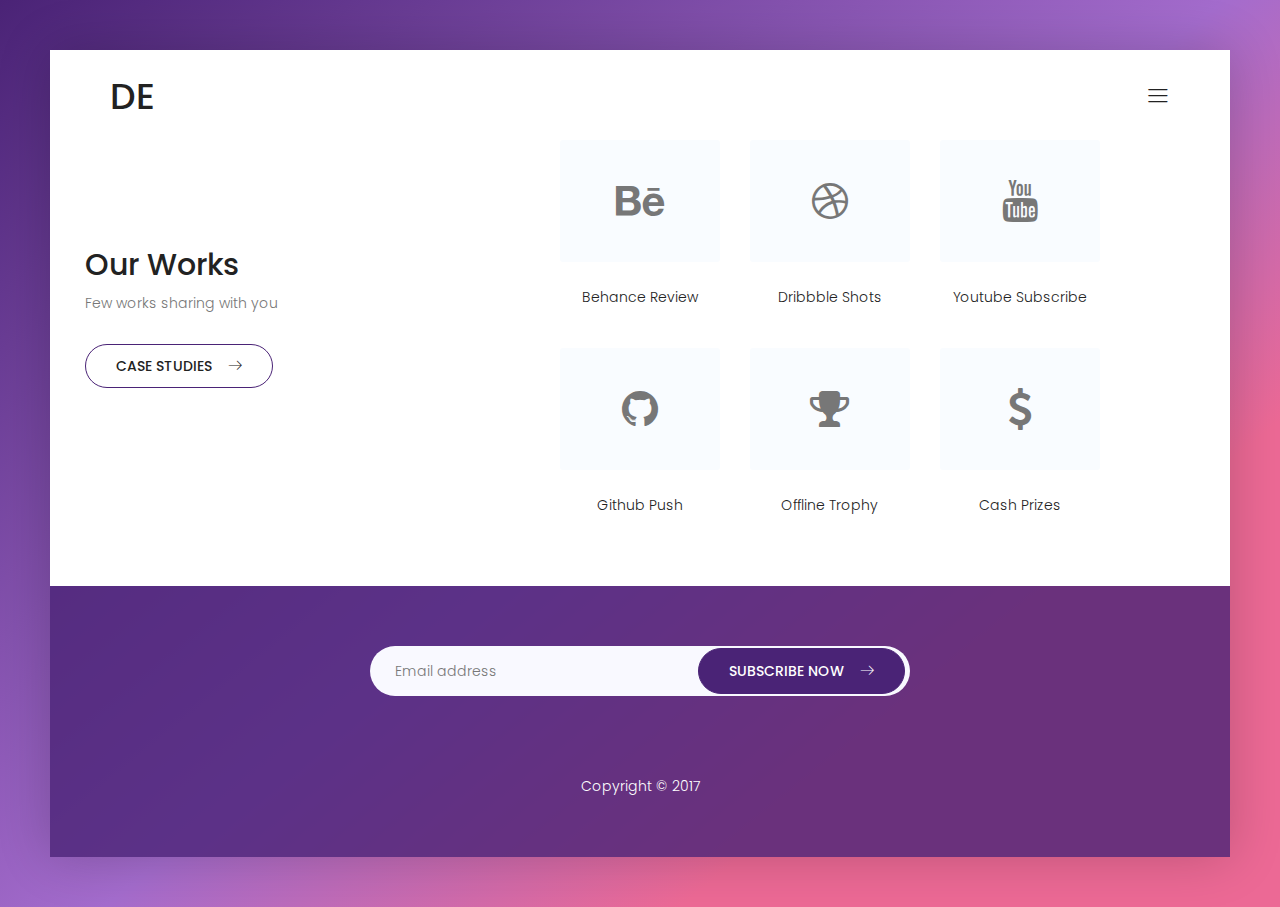
==== commit dd923f68: "New updates with works" ====
--- a/works.html
+++ b/works.html
@@ -55,8 +55,8 @@
 					<div class="col-lg-5">
 						<div class="achivement-content">
 							<h2>Our Works</h2>
-							<p class="mb-30">Few would argue that, despite the advancements of feminism over the past three decades, women still face a double standard when it comes to their behavior. While men’s borderline-inappropriate behavior is often laughed off as “boys will be boys,” women face higher conduct </p>
-							<a href="#" class="primary-btn">View More<span class="lnr lnr-arrow-right"></span></a>
+							<p class="mb-30">Few works sharing with you </p>
+							<a href="#" class="primary-btn">Case Studies<span class="lnr lnr-arrow-right"></span></a>
 						</div>
 					</div>
 					<div class="col-lg-6">
